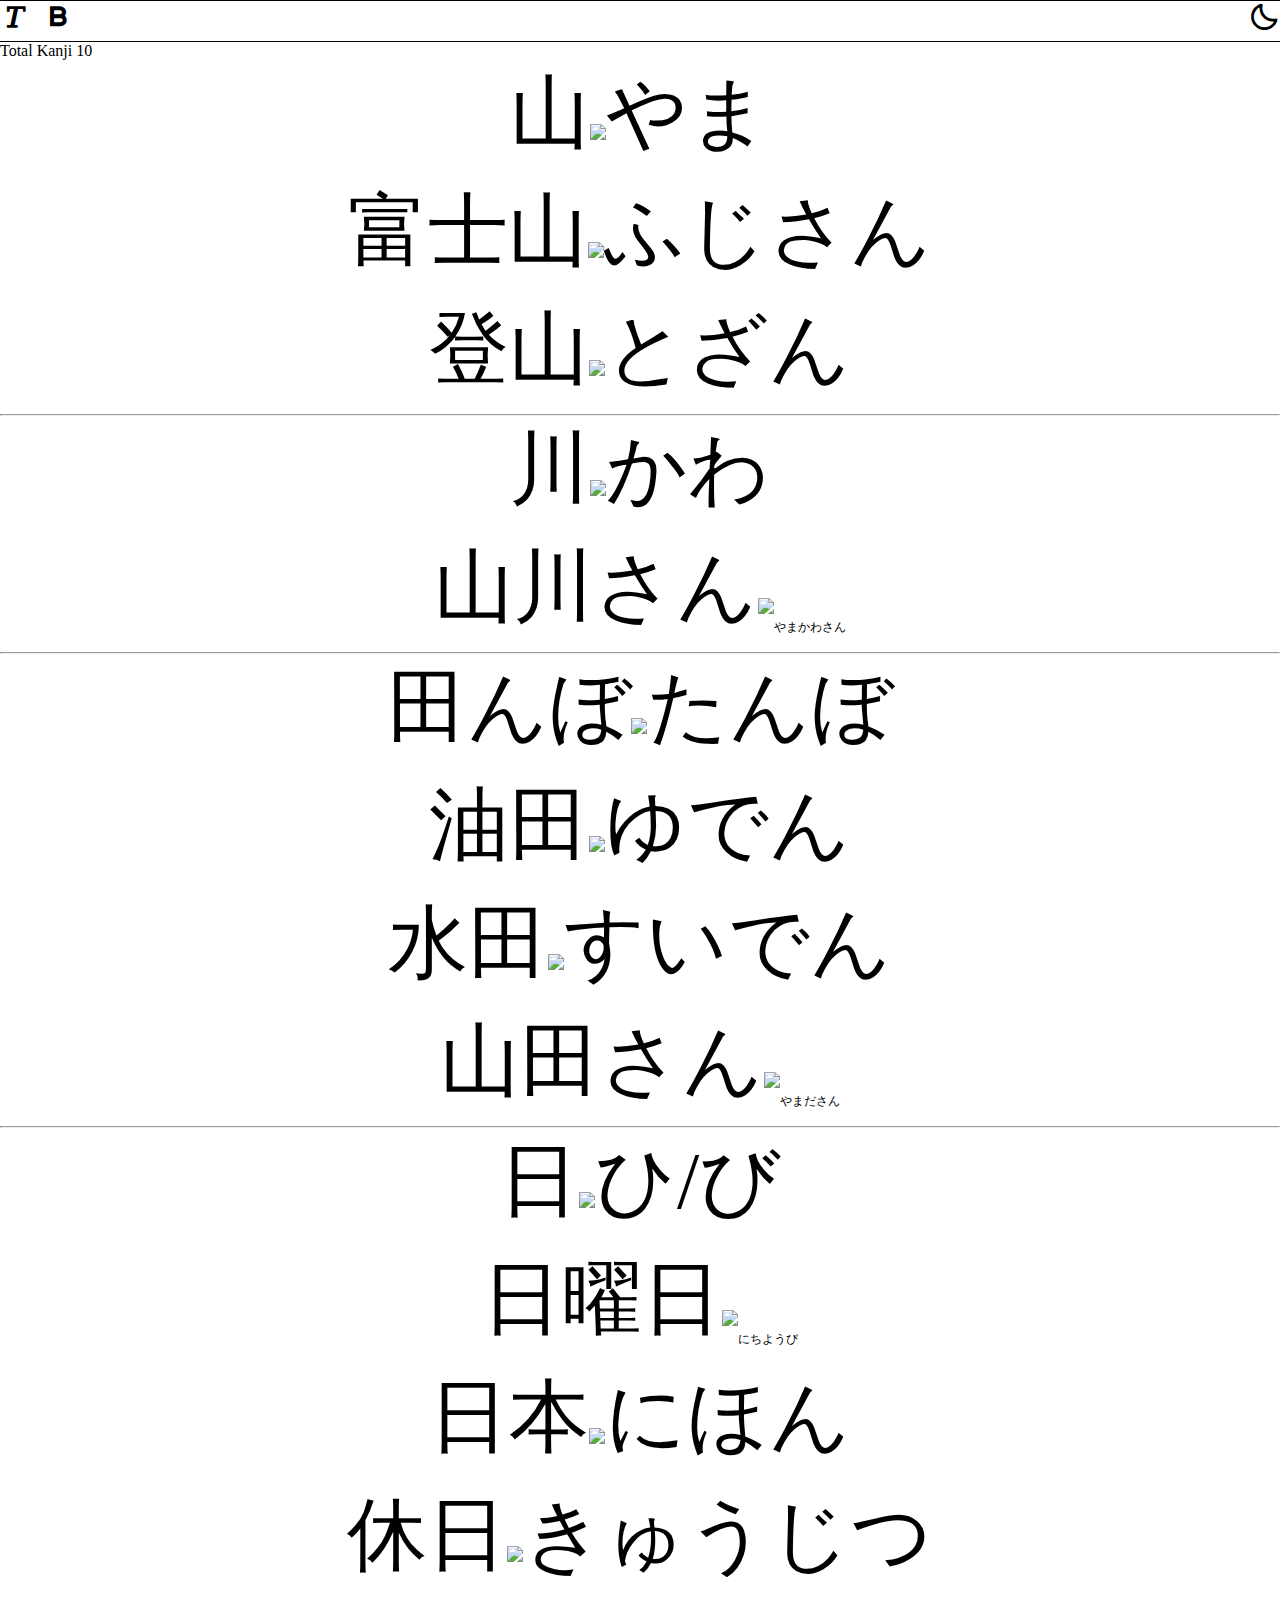
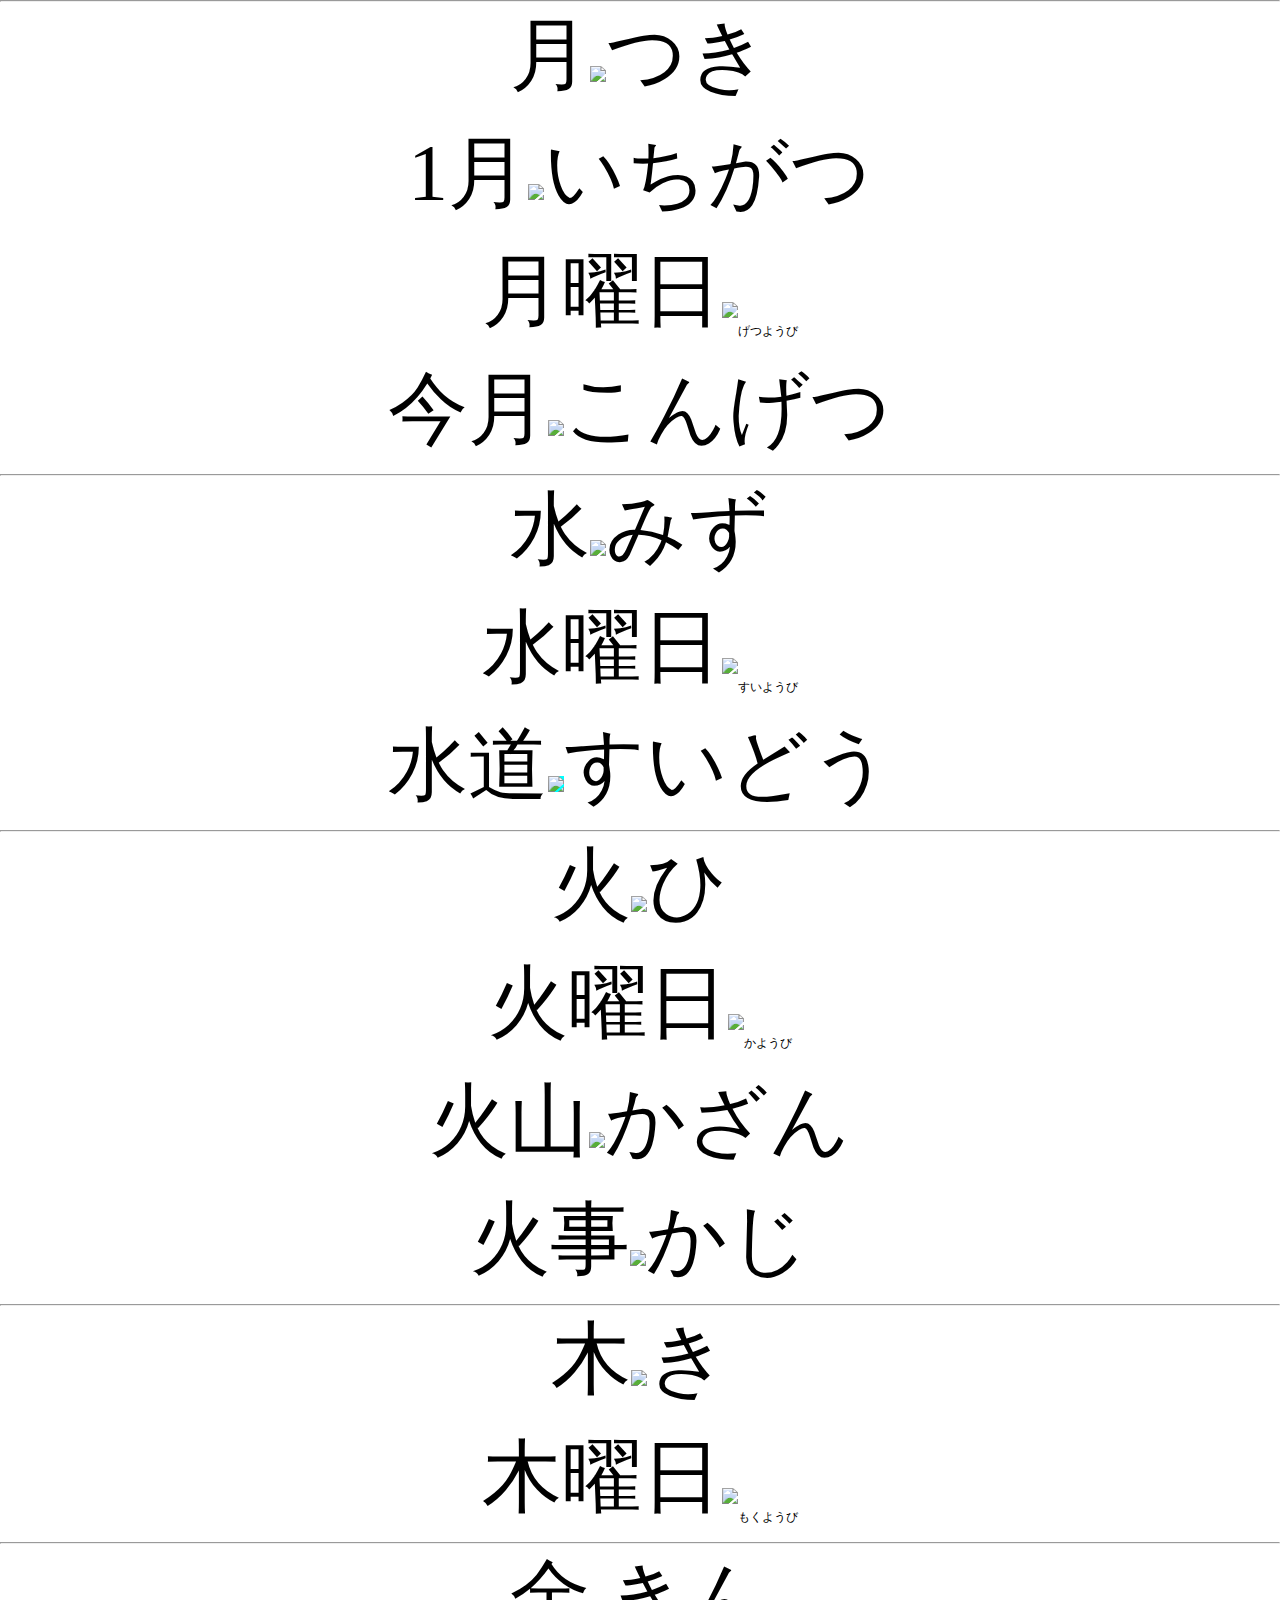
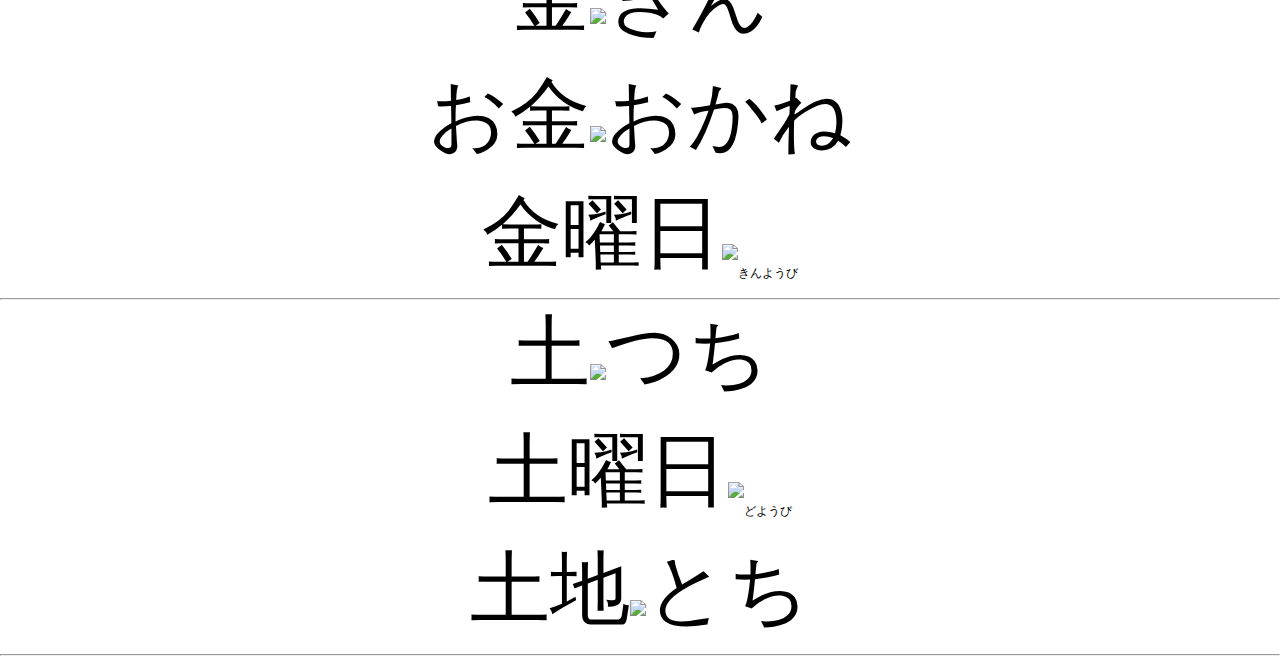
==== index.html @ ffc4fefe "first comit" ====
<!DOCTYPE html>
<html lang="en">
<head>
    <meta charset="UTF-8">
    <meta http-equiv="X-UA-Compatible" content="IE=edge">
    <meta name="viewport" content="width=device-width, initial-scale=1.0">
    <title>Document</title>
    <link rel="stylesheet" href="style.css">
    <link href='https://unpkg.com/boxicons@2.1.2/css/boxicons.min.css' rel='stylesheet'>
</head>
<body>
    <div class="menu">
        <i class='bx bx-text' id="text"></i>
        <i class='bx bx-bold' id="bold"></i>
        <i class='bx bx-moon' id="light" ></i>
    </div>
   <div class="container">
       <p>Total Kanji 10</p>
       <div class="item">山<img src="/home/ktl/Desktop/Project/Local_Storage/Image/mountains.png" >やま</div>
       <div class="item">富士山<img src="/home/ktl/Desktop/Project/Local_Storage/Image/fuji.png" >ふじさん</div>
       <div class="item">登山<img src="/home/ktl/Desktop/Project/Local_Storage/Image/adventurer.png">とざん</div>
        <hr>
       <div class="item">川<img src="/home/ktl/Desktop/Project/Local_Storage/Image/river.png">かわ</div>
       <div class="item">山川さん<img src="/home/ktl/Desktop/Project/Local_Storage/Image/river.png"><sub>やまかわさん</sub></div>
        <hr>
       <div class="item">田んぼ<img src="/home/ktl/Desktop/Project/Local_Storage/Image/field.png">たんぼ</div>
       <div class="item">油田<img src="/home/ktl/Desktop/Project/Local_Storage/Image/engine-oil.png">ゆでん</div>
       <div class="item">水田<img src="/home/ktl/Desktop/Project/Local_Storage/Image/field.png">すいでん</div>
       <div class="item">山田さん<img src="/home/ktl/Desktop/Project/Local_Storage/Image/bussiness-man.png"><sub>やまださん</sub></div>
       <hr>
       <div class="item">日<img src="/home/ktl/Desktop/Project/Local_Storage/Image/sun.png">ひ/び</div>
       <div class="item">日曜日<img src="/home/ktl/Desktop/Project/Local_Storage/Image/sunday.png"><sub>にちようび</sub></div>
       <div class="item">日本<img src="/home/ktl/Desktop/Project/Local_Storage/Image/japan.png">にほん</div>
       <div class="item">休日<img src="/home/ktl/Desktop/Project/Local_Storage/Image/holiday.png">きゅうじつ</div>
       <hr>
       <div class="item">月<img src="/home/ktl/Desktop/Project/Local_Storage/Image/moon.png">つき</div>
       <div class="item">1月<img src="/home/ktl/Desktop/Project/Local_Storage/Image/calendar.png">いちがつ</div>
       <div class="item">月曜日<img src="/home/ktl/Desktop/Project/Local_Storage/Image/monday.png"><sub>げつようび</sub></div>
       <div class="item">今月<img src="/home/ktl/Desktop/Project/Local_Storage/Image/calendar.png">こんげつ</div>
       <hr>
       <div class="item">水<img src="/home/ktl/Desktop/Project/Local_Storage/Image/water-drop.png">みず</div>
       <div class="item">水曜日<img src="/home/ktl/Desktop/Project/Local_Storage/Image/wednesday.png"><sub>すいようび</sub></div>
       <div class="item">水道<img src="/home/ktl/Desktop/Project/Local_Storage/Image/faucet.png" style="background-color: aqua;">すいどう</div>
       <hr>
       <div class="item">火<img src="/home/ktl/Desktop/Project/Local_Storage/Image/fire.png">ひ</div>
       <div class="item">火曜日<img src="/home/ktl/Desktop/Project/Local_Storage/Image/sunday.png"><sub>かようび</sub></div>
       <div class="item">火山<img src="/home/ktl/Desktop/Project/Local_Storage/Image/volcano.png">かざん</div>
       <div class="item">火事<img src="/home/ktl/Desktop/Project/Local_Storage/Image/fire(1).png">かじ</div>
       <hr>
       <div class="item">木<img src="/home/ktl/Desktop/Project/Local_Storage/Image/tree.png">き</div>
       <div class="item">木曜日<img src="/home/ktl/Desktop/Project/Local_Storage/Image/thursday.png"><sub>もくようび</sub></div>
       <hr>
       <div class="item">金<img src="/home/ktl/Desktop/Project/Local_Storage/Image/gold-bars.png">きん</div>
       <div class="item">お金<img src="/home/ktl/Desktop/Project/Local_Storage/Image/money.png">おかね</div>
       <div class="item">金曜日<img src="/home/ktl/Desktop/Project/Local_Storage/Image/friday.png"><sub>きんようび</sub></div>
       <hr>
       <div class="item">土<img src="/home/ktl/Desktop/Project/Local_Storage/Image/soil.png">つち</div>
       <div class="item">土曜日<img src="/home/ktl/Desktop/Project/Local_Storage/Image/saturday.png"><sub>どようび</sub></div>
       <div class="item">土地<img src="/home/ktl/Desktop/Project/Local_Storage/Image/land.png">とち</div>
        <hr>
   </div>
   <script src="main.js"></script>
</body>
</html>
---- style.css ----
*{
    margin: 0;
    padding: 0;
}

.menu{
    width: 100%;
    height: 40px;
    border: 1px solid black;
    background-color: #FFF;
    border-right: none;
    border-left: none;
}
i{
    float: left;
    margin-left: 10px;
    font-size: xx-large;
    
}
.menu i:first-child{
    margin-left: 0;
}
.menu i:nth-child(2){
    margin-left: 10px;
}
.menu i:last-child{
    float: right;
}

body .container{
    width: 100%;
    height: 100%;
   
}
.dark{
    background-color: black;
    color: #FFF;
}
.container .item{
   
    font-size: 30px;
    margin-bottom: 10px;
    text-align: center;
    font-weight: lighter ;
   
    
}
.gold{
    text-shadow: 1px 0 gold,0 1px gold ,-1px 0 gold,0 1px gold;
   
}
.bold{
    font-weight: 900 !important;
}

sub{
    font-size: 12px;
}
img{
    max-width: 30%;
    height: 50px;
}


@media only screen and (width:300px) {
    /* For mobile phones: */
    .container .item{
        font-size: 30px;
        
    }
   
}
@media only screen and (width:350px) {
    /* For mobile phones: */
    .container .item{
        font-size: 35px;
        
    }
   
}

@media only screen and (width:400px) {
    /* For mobile phones: */
    .container .item{
        font-size: 40px;
        
    }
   
}

@media only screen and (width:500px) {
    /* For mobile phones: */
    .container .item{
        font-size: 50px;
        
    }
   
}
@media only screen and (width:600px) {
    /* For mobile phones: */
    .container .item{
        font-size: 60px;
        
    }
   
}
@media only screen and (width:700px) {
    /* For mobile phones: */
    .container .item{
        font-size: 70px;
        
    }
   
}
@media only screen and (min-width:768px) {
    /* For mobile phones: */
    .container .item{
        font-size: 80px;
        
    }
   
}
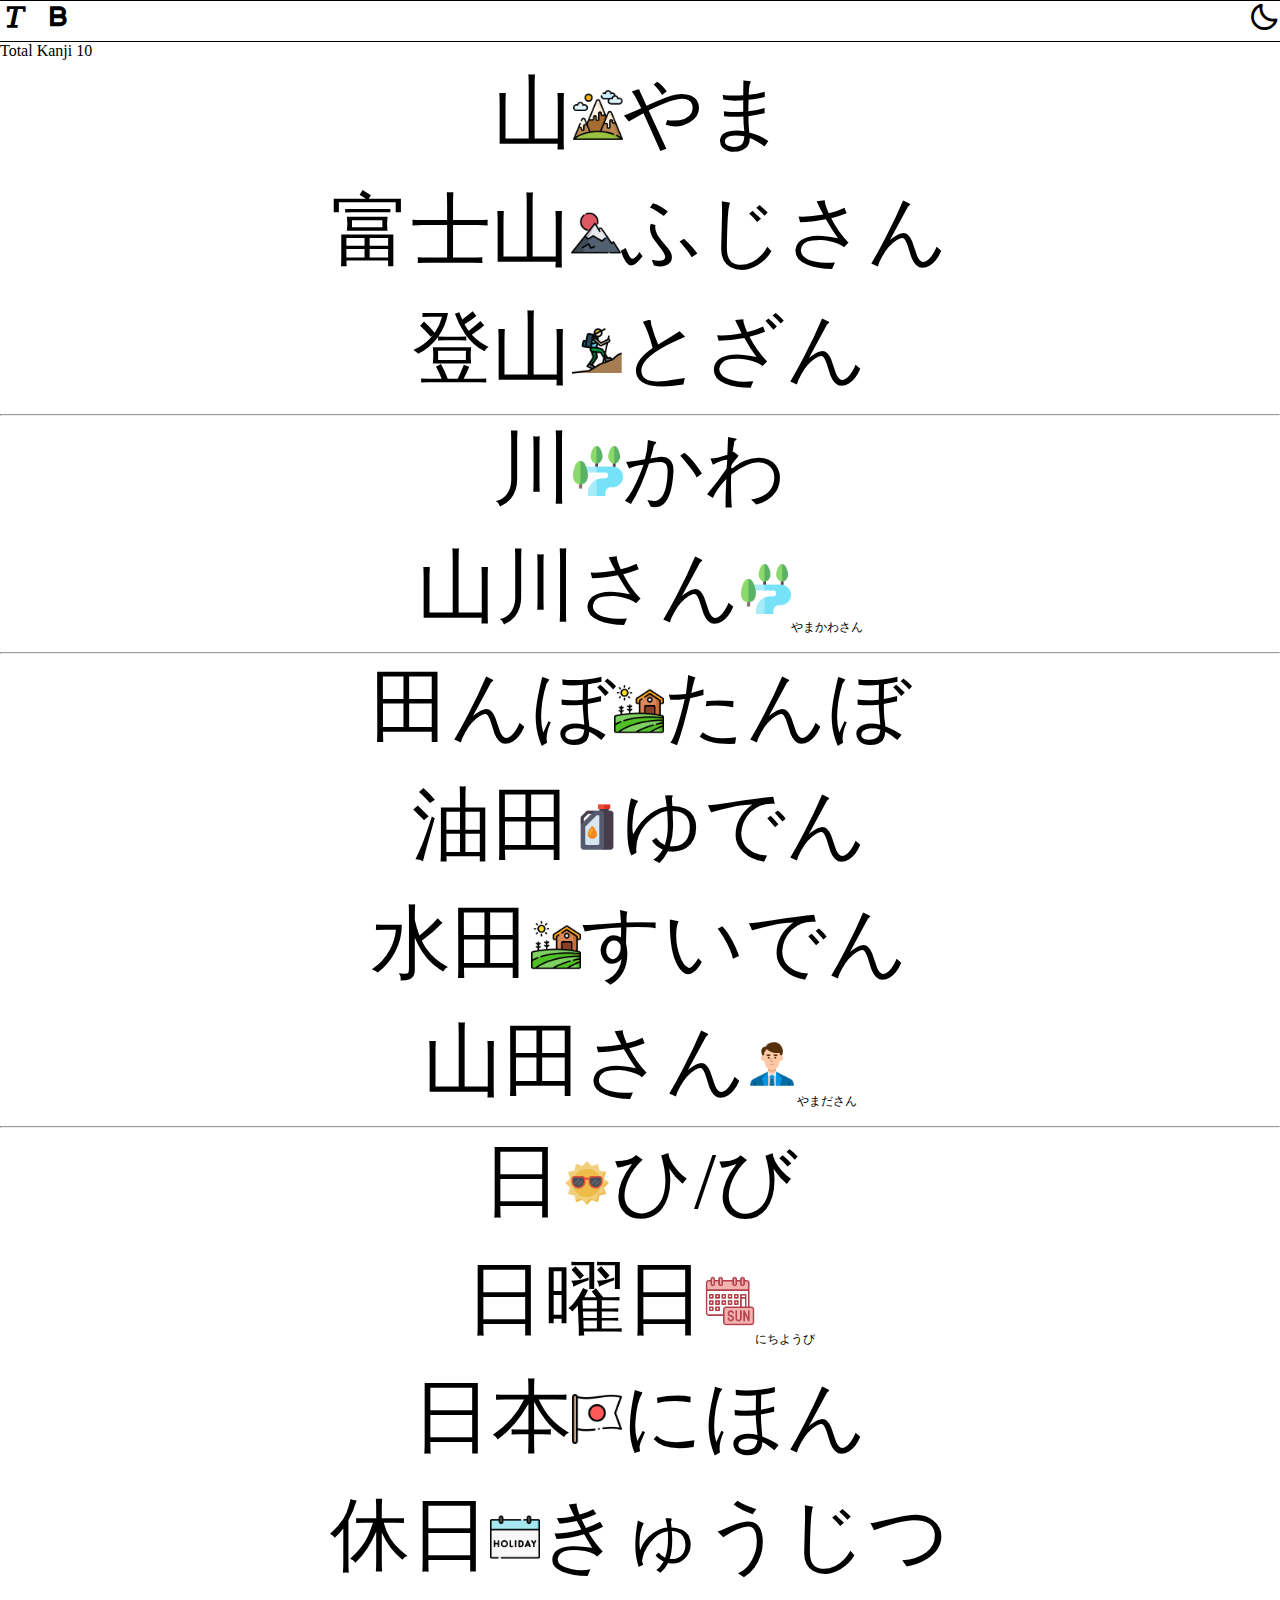
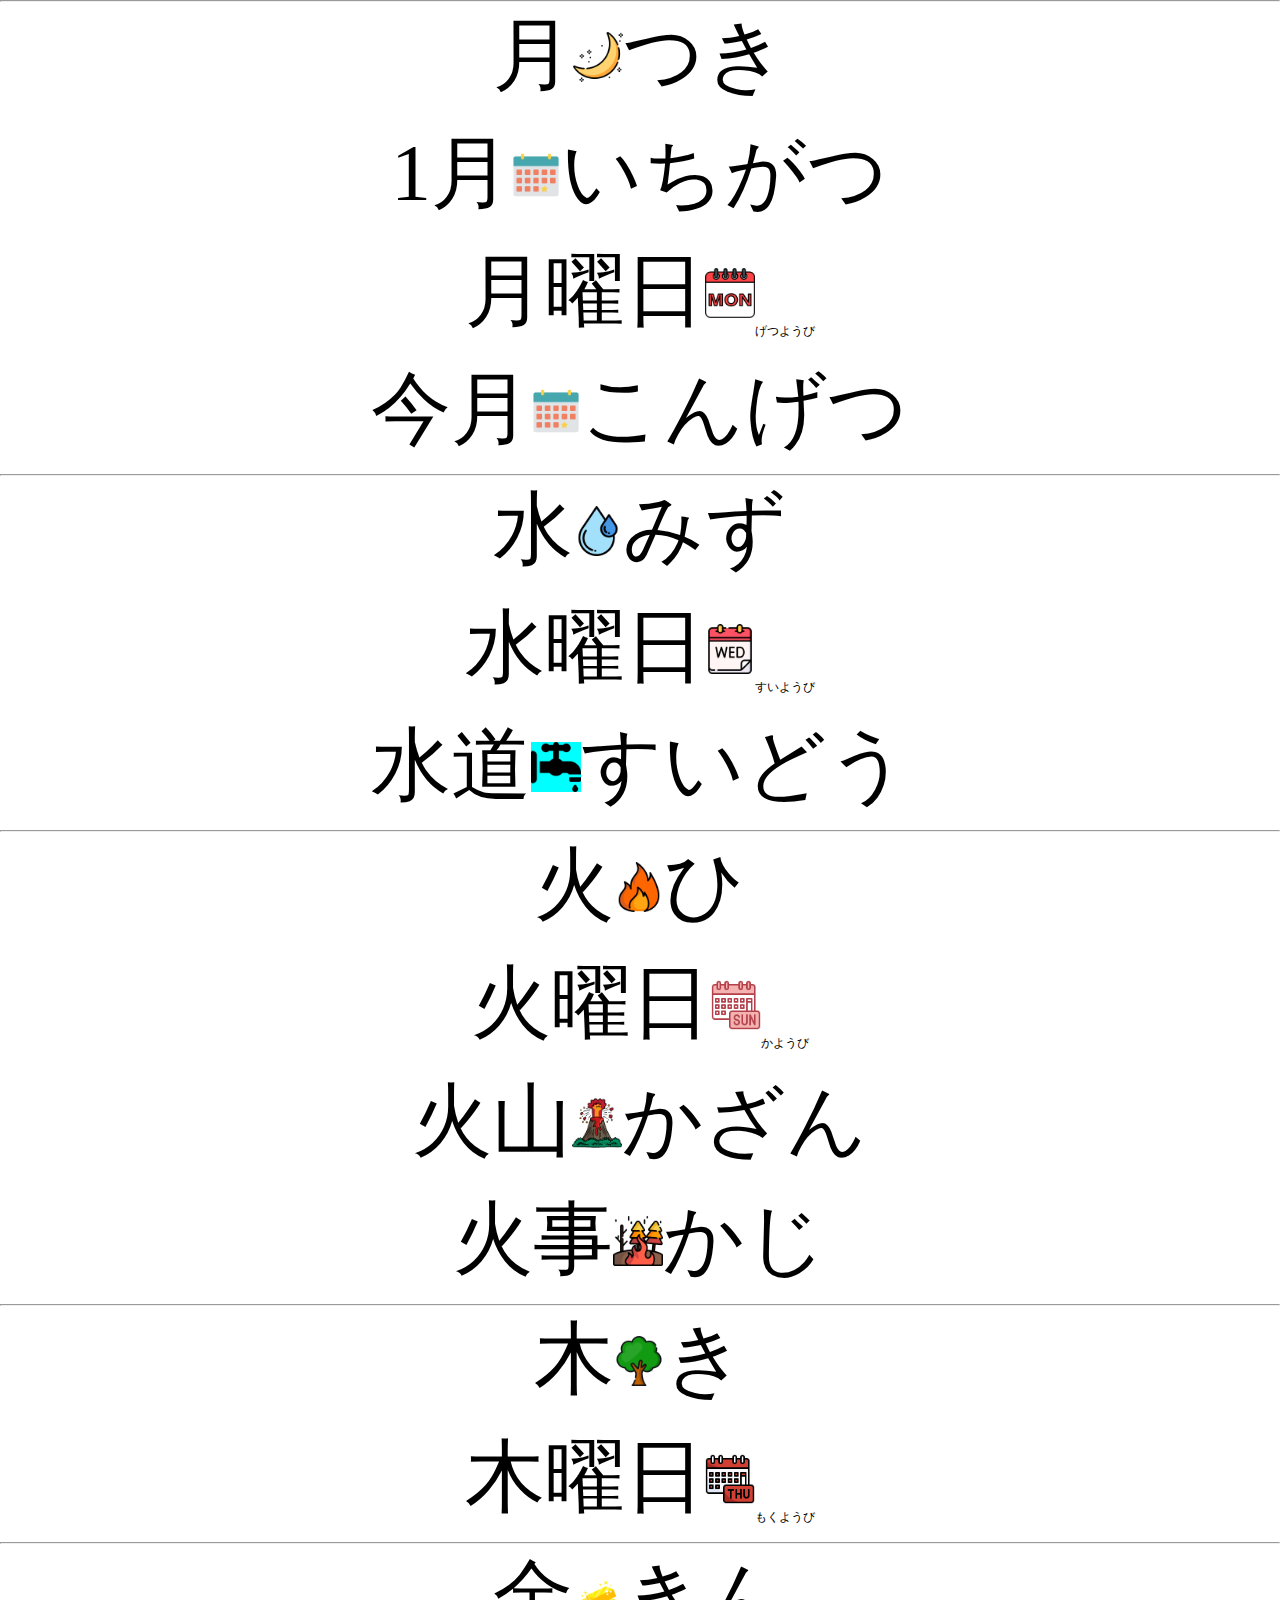
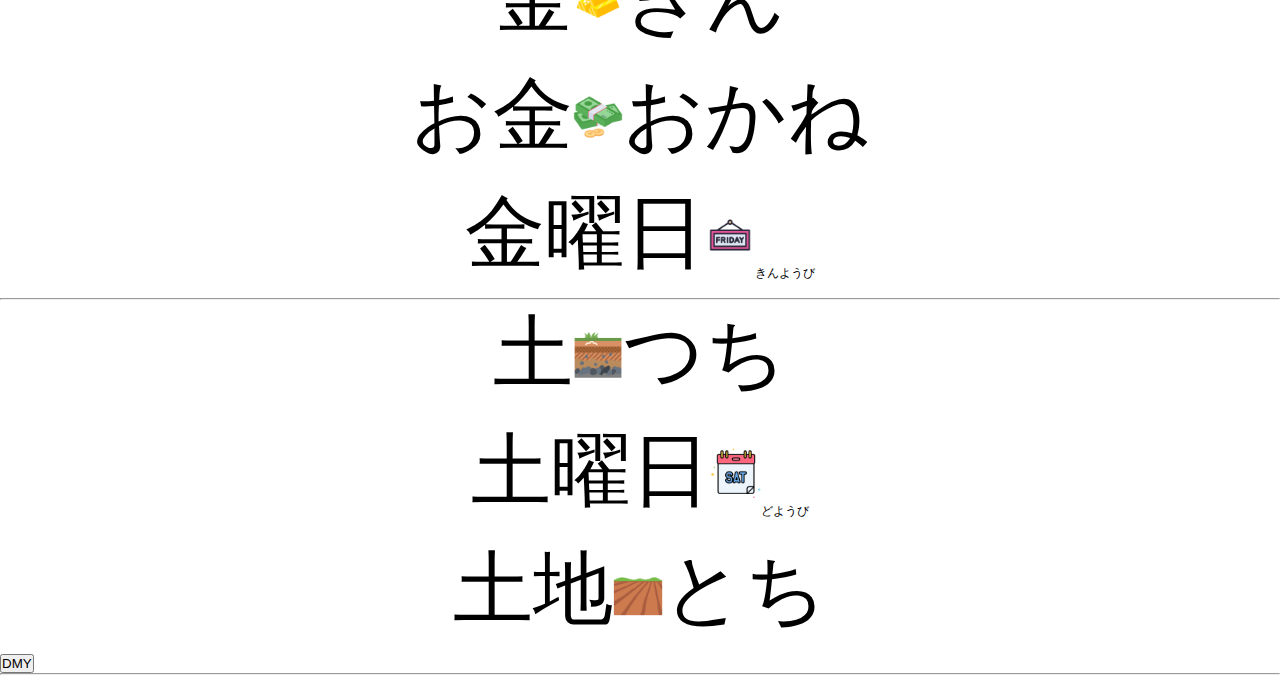
==== commit ff54728f: "master" ====
--- a/index.html
+++ b/index.html
@@ -16,49 +16,51 @@
     </div>
    <div class="container">
        <p>Total Kanji 10</p>
-       <div class="item">山<img src="/home/ktl/Desktop/Project/Local_Storage/Image/mountains.png" >やま</div>
-       <div class="item">富士山<img src="/home/ktl/Desktop/Project/Local_Storage/Image/fuji.png" >ふじさん</div>
-       <div class="item">登山<img src="/home/ktl/Desktop/Project/Local_Storage/Image/adventurer.png">とざん</div>
+       <div class="item">山<img src="Image/mountains.png" >やま</div>
+       <div class="item">富士山<img src="Image/fuji.png" >ふじさん</div>
+       <div class="item">登山<img src="Image/adventurer.png">とざん</div>
         <hr>
-       <div class="item">川<img src="/home/ktl/Desktop/Project/Local_Storage/Image/river.png">かわ</div>
-       <div class="item">山川さん<img src="/home/ktl/Desktop/Project/Local_Storage/Image/river.png"><sub>やまかわさん</sub></div>
+       <div class="item">川<img src="Image/river.png">かわ</div>
+       <div class="item">山川さん<img src="Image/river.png"><sub>やまかわさん</sub></div>
         <hr>
-       <div class="item">田んぼ<img src="/home/ktl/Desktop/Project/Local_Storage/Image/field.png">たんぼ</div>
-       <div class="item">油田<img src="/home/ktl/Desktop/Project/Local_Storage/Image/engine-oil.png">ゆでん</div>
-       <div class="item">水田<img src="/home/ktl/Desktop/Project/Local_Storage/Image/field.png">すいでん</div>
-       <div class="item">山田さん<img src="/home/ktl/Desktop/Project/Local_Storage/Image/bussiness-man.png"><sub>やまださん</sub></div>
+       <div class="item">田んぼ<img src="Image/field.png">たんぼ</div>
+       <div class="item">油田<img src="Image/engine-oil.png">ゆでん</div>
+       <div class="item">水田<img src="Image/field.png">すいでん</div>
+       <div class="item">山田さん<img src="Image/bussiness-man.png"><sub>やまださん</sub></div>
        <hr>
-       <div class="item">日<img src="/home/ktl/Desktop/Project/Local_Storage/Image/sun.png">ひ/び</div>
-       <div class="item">日曜日<img src="/home/ktl/Desktop/Project/Local_Storage/Image/sunday.png"><sub>にちようび</sub></div>
-       <div class="item">日本<img src="/home/ktl/Desktop/Project/Local_Storage/Image/japan.png">にほん</div>
-       <div class="item">休日<img src="/home/ktl/Desktop/Project/Local_Storage/Image/holiday.png">きゅうじつ</div>
+       <div class="item">日<img src="Image/sun.png">ひ/び</div>
+       <div class="item">日曜日<img src="Image/sunday.png"><sub>にちようび</sub></div>
+       <div class="item">日本<img src="Image/japan.png">にほん</div>
+       <div class="item">休日<img src="Image/holiday.png">きゅうじつ</div>
        <hr>
-       <div class="item">月<img src="/home/ktl/Desktop/Project/Local_Storage/Image/moon.png">つき</div>
-       <div class="item">1月<img src="/home/ktl/Desktop/Project/Local_Storage/Image/calendar.png">いちがつ</div>
-       <div class="item">月曜日<img src="/home/ktl/Desktop/Project/Local_Storage/Image/monday.png"><sub>げつようび</sub></div>
-       <div class="item">今月<img src="/home/ktl/Desktop/Project/Local_Storage/Image/calendar.png">こんげつ</div>
+       <div class="item">月<img src="Image/moon.png">つき</div>
+       <div class="item">1月<img src="Image/calendar.png">いちがつ</div>
+       <div class="item">月曜日<img src="Image/monday.png"><sub>げつようび</sub></div>
+       <div class="item">今月<img src="Image/calendar.png">こんげつ</div>
        <hr>
-       <div class="item">水<img src="/home/ktl/Desktop/Project/Local_Storage/Image/water-drop.png">みず</div>
-       <div class="item">水曜日<img src="/home/ktl/Desktop/Project/Local_Storage/Image/wednesday.png"><sub>すいようび</sub></div>
-       <div class="item">水道<img src="/home/ktl/Desktop/Project/Local_Storage/Image/faucet.png" style="background-color: aqua;">すいどう</div>
+       <div class="item">水<img src="Image/water-drop.png">みず</div>
+       <div class="item">水曜日<img src="Image/wednesday.png"><sub>すいようび</sub></div>
+       <div class="item">水道<img src="Image/faucet.png" style="background-color: aqua;">すいどう</div>
        <hr>
-       <div class="item">火<img src="/home/ktl/Desktop/Project/Local_Storage/Image/fire.png">ひ</div>
-       <div class="item">火曜日<img src="/home/ktl/Desktop/Project/Local_Storage/Image/sunday.png"><sub>かようび</sub></div>
-       <div class="item">火山<img src="/home/ktl/Desktop/Project/Local_Storage/Image/volcano.png">かざん</div>
-       <div class="item">火事<img src="/home/ktl/Desktop/Project/Local_Storage/Image/fire(1).png">かじ</div>
+       <div class="item">火<img src="Image/fire.png">ひ</div>
+       <div class="item">火曜日<img src="Image/sunday.png"><sub>かようび</sub></div>
+       <div class="item">火山<img src="Image/volcano.png">かざん</div>
+       <div class="item">火事<img src="Image/fire(1).png">かじ</div>
        <hr>
-       <div class="item">木<img src="/home/ktl/Desktop/Project/Local_Storage/Image/tree.png">き</div>
-       <div class="item">木曜日<img src="/home/ktl/Desktop/Project/Local_Storage/Image/thursday.png"><sub>もくようび</sub></div>
+       <div class="item">木<img src="Image/tree.png">き</div>
+       <div class="item">木曜日<img src="Image/thursday.png"><sub>もくようび</sub></div>
        <hr>
-       <div class="item">金<img src="/home/ktl/Desktop/Project/Local_Storage/Image/gold-bars.png">きん</div>
-       <div class="item">お金<img src="/home/ktl/Desktop/Project/Local_Storage/Image/money.png">おかね</div>
-       <div class="item">金曜日<img src="/home/ktl/Desktop/Project/Local_Storage/Image/friday.png"><sub>きんようび</sub></div>
+       <div class="item">金<img src="Image/gold-bars.png">きん</div>
+       <div class="item">お金<img src="Image/money.png">おかね</div>
+       <div class="item">金曜日<img src="Image/friday.png"><sub>きんようび</sub></div>
        <hr>
-       <div class="item">土<img src="/home/ktl/Desktop/Project/Local_Storage/Image/soil.png">つち</div>
-       <div class="item">土曜日<img src="/home/ktl/Desktop/Project/Local_Storage/Image/saturday.png"><sub>どようび</sub></div>
-       <div class="item">土地<img src="/home/ktl/Desktop/Project/Local_Storage/Image/land.png">とち</div>
-        <hr>
+       <div class="item">土<img src="Image/soil.png">つち</div>
+       <div class="item">土曜日<img src="Image/saturday.png"><sub>どようび</sub></div>
+       <div class="item">土地<img src="Image/land.png">とち</div>
+       <button onclick="next()">DMY</button>
+       <hr>
    </div>
+   
    <script src="main.js"></script>
 </body>
 </html>